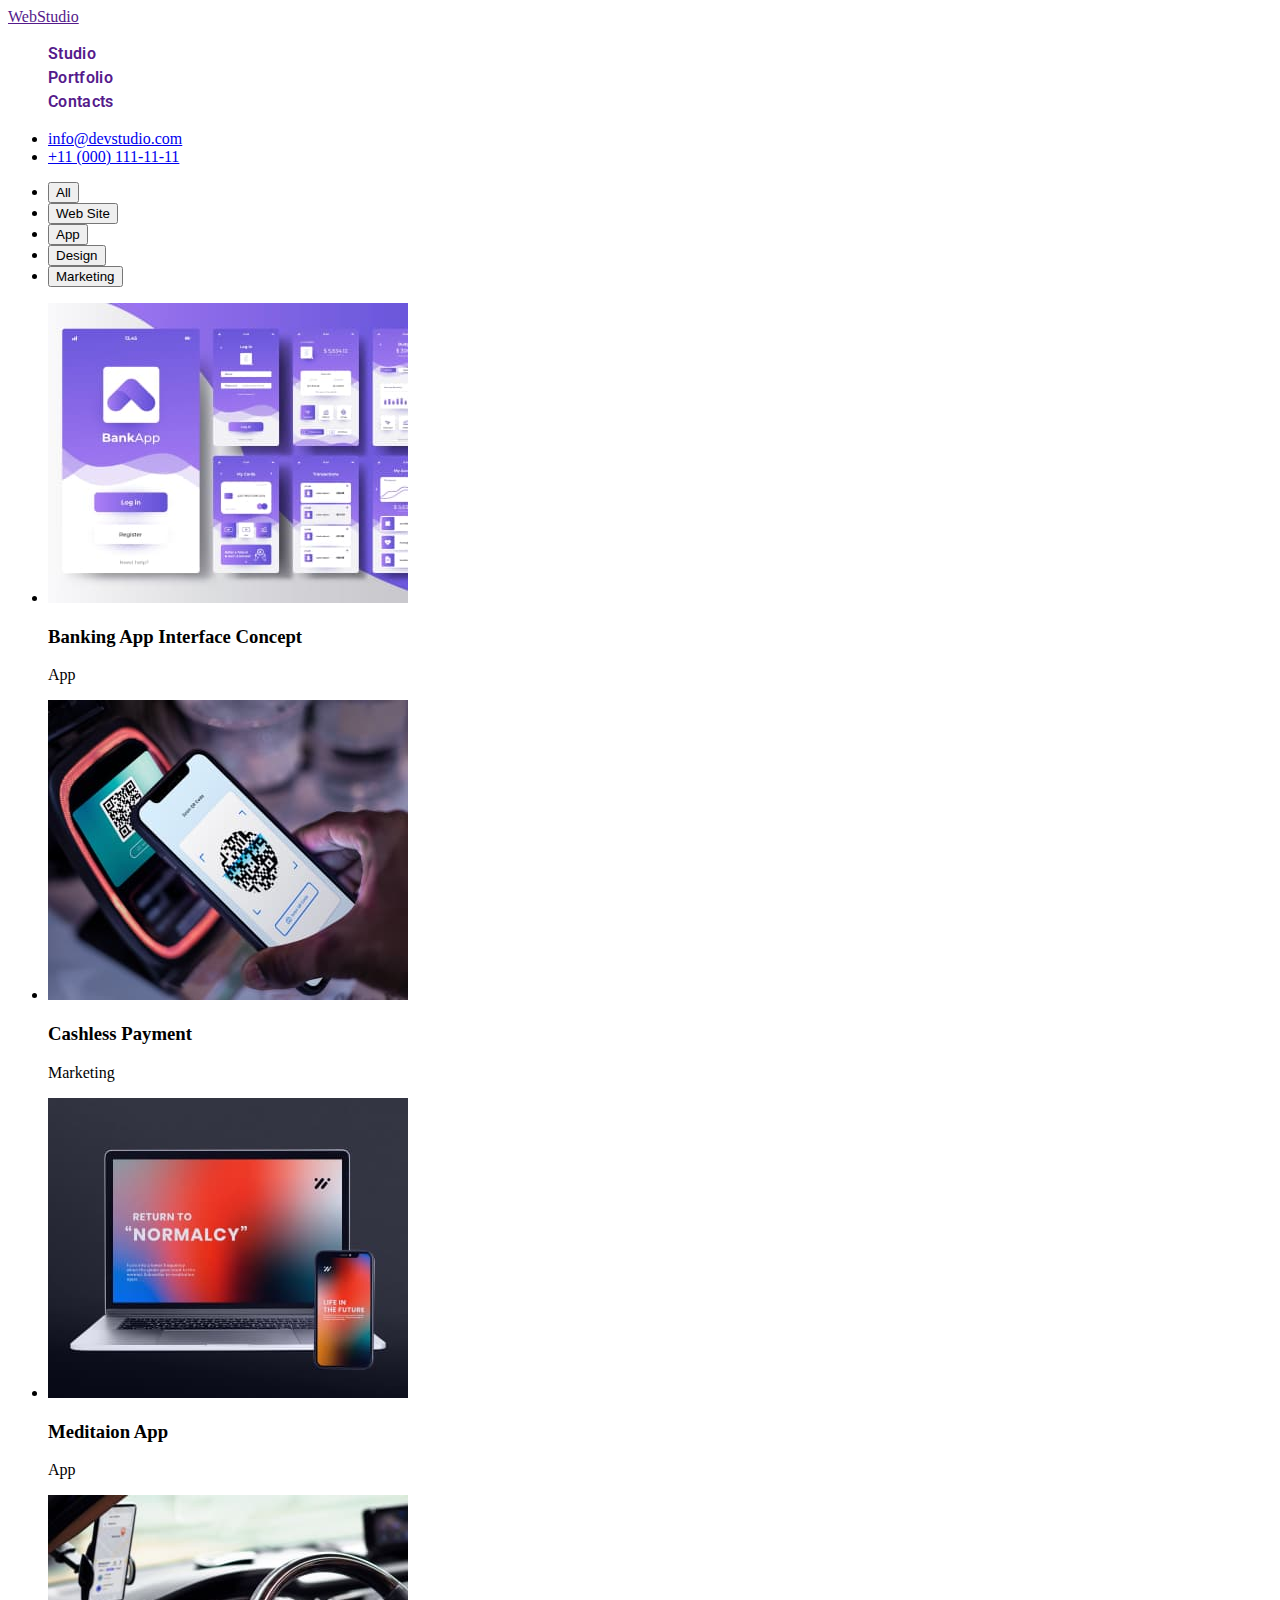
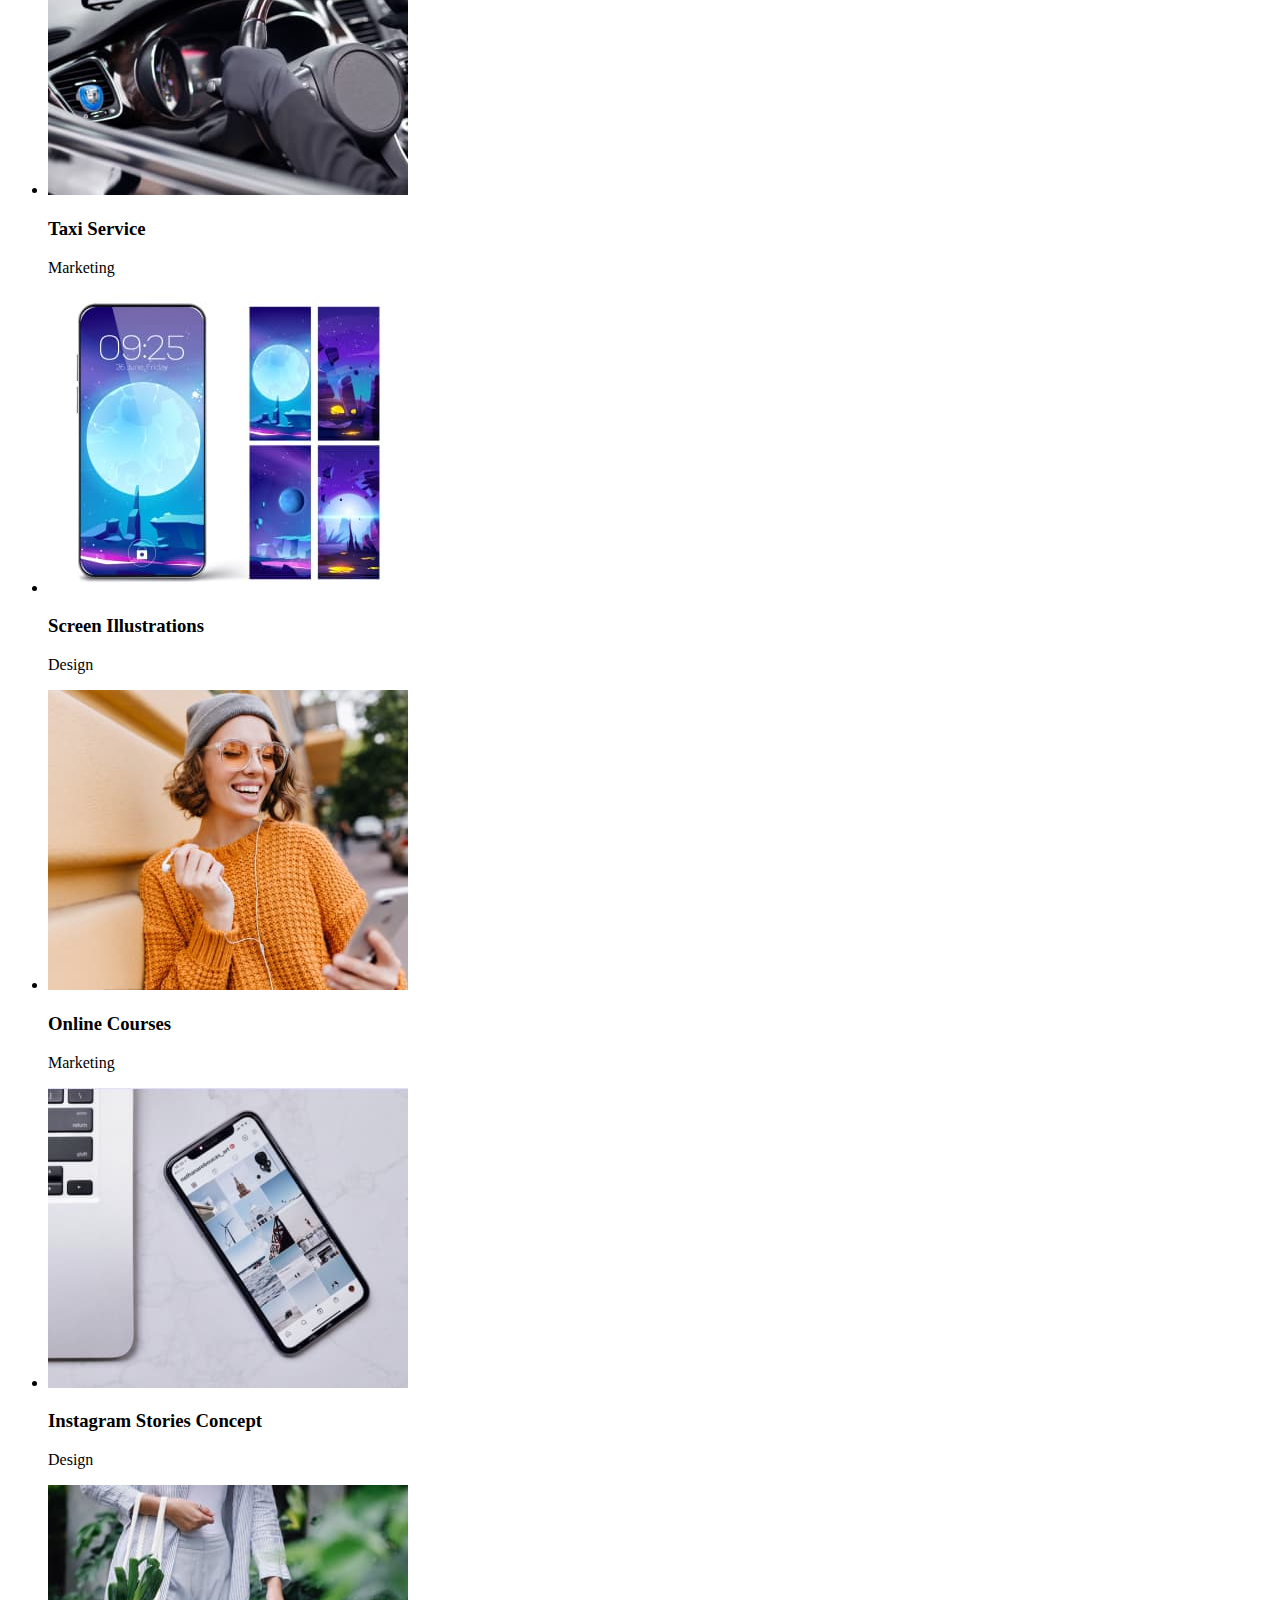
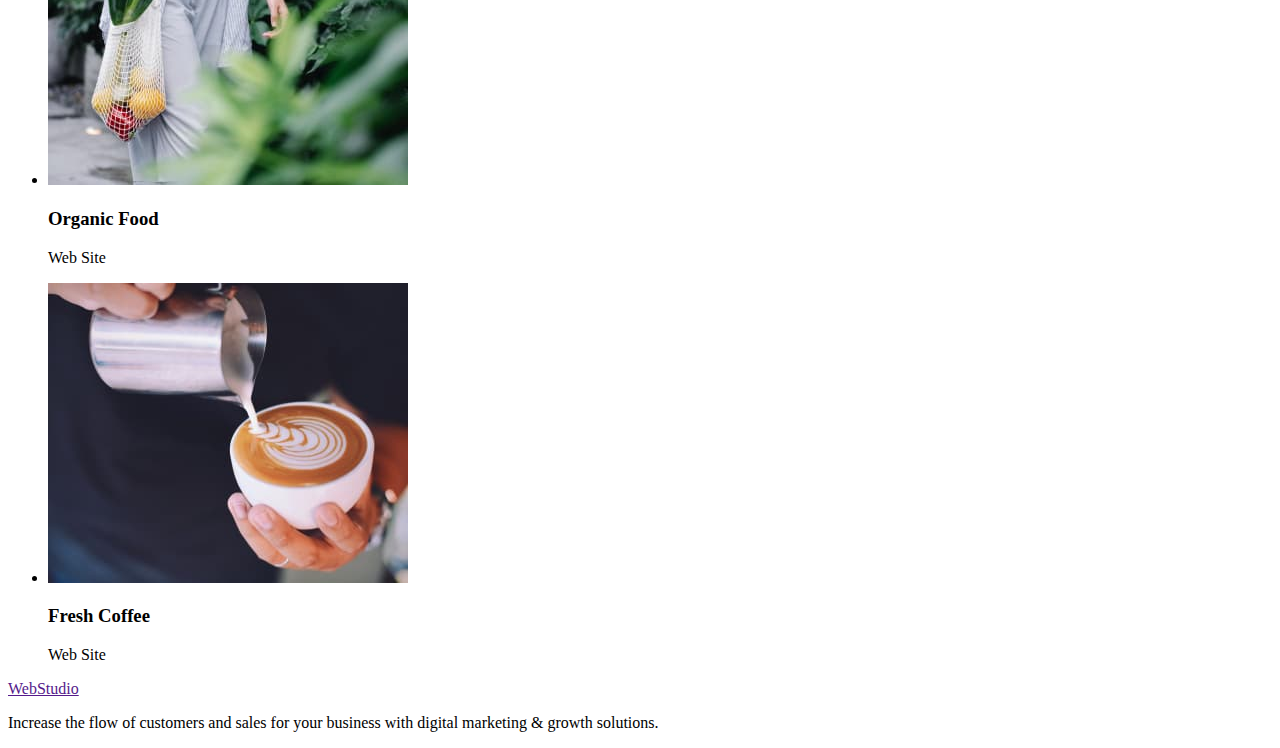
==== portfolio.html @ da01d60b "finish portfolio" ====
<!DOCTYPE html>
<html lang="en">
  <head>
    <meta charset="UTF-8" />
    <meta http-equiv="X-UA-Compatible" content="IE=edge" />
    <meta name="viewport" content="width=device-width, initial-scale=1.0" />
    <title>Портфолио</title>
    <link rel="preconnect" href="https://fonts.googleapis.com" />
    <link rel="preconnect" href="https://fonts.gstatic.com" crossorigin />
    <link
      href="https://fonts.googleapis.com/css2?family=Raleway:wght@700&family=Roboto:wght@400;500;700;900&display=swap"
      rel="stylesheet"
    />
    <link rel="stylesheet" href="./ccs/styles.css" />
  </head>
  <body>
    <header class="page-header">
      <nav class="navigation">
        <a class="logotype" href="">WebStudio</a>
        <ul class="menu list">
          <li class="menu-item">
            <a class="menu-link link" href="">Studio</a>
          </li>
          <li class="menu-item">
            <a class="menu-link link" href="">Portfolio</a>
          </li>
          <li class="menu-item">
            <a class="menu-link link" href="">Contacts</a>
          </li>
        </ul>
      </nav>
      <ul>
        <li><a href="mailto:info@devstudio.com">info@devstudio.com</a></li>
        <li>
          <a class="contact-phone-number" href="tel:+11(000)111-11-11"
            >+11 (000) 111-11-11</a
          >
        </li>
      </ul>
    </header>

    <main>
      <section>
        <ul>
          <li>
            <button type="button">All</button>
          </li>
          <li>
            <button type="button">Web Site</button>
          </li>
          <li>
            <button type="button">App</button>
          </li>
          <li>
            <button type="button">Design</button>
          </li>
          <li>
            <button type="button">Marketing</button>
          </li>
        </ul>
      </section>
      <section>
        <ul>
          <li>
            <img src="/images/portfolio/img1.jpg" alt="" />
            <h3>Banking App Interface Concept</h3>
            <p>App</p>
          </li>
          <li>
            <img src="/images/portfolio/img2.jpg" alt="" />
            <h3>Cashless Payment</h3>
            <p>Marketing</p>
          </li>
          <li>
            <img src="/images/portfolio/img3.jpg" alt="" />
            <h3>Meditaion App</h3>
            <p>App</p>
          </li>
          <li>
            <img src="/images/portfolio/img4.jpg" alt="" />
            <h3>Taxi Service</h3>
            <p>Marketing</p>
          </li>
          <li>
            <img src="/images/portfolio/img5.jpg" alt="" />
            <h3>Screen Illustrations</h3>
            <p>Design</p>
          </li>
          <li>
            <img src="/images/portfolio/img6.jpg" alt="" />
            <h3>Online Courses</h3>
            <p>Marketing</p>
          </li>
          <li>
            <img src="/images/portfolio/img7.jpg" alt="" />
            <h3>Instagram Stories Concept</h3>
            <p>Design</p>
          </li>
          <li>
            <img src="/images/portfolio/img8.jpg" alt="" />
            <h3>Organic Food</h3>
            <p>Web Site</p>
          </li>
          <li>
            <img src="/images/portfolio/img9.jpg" alt="" />
            <h3>Fresh Coffee</h3>
            <p>Web Site</p>
          </li>
        </ul>
      </section>
    </main>
    <footer>
      <a href="">WebStudio</a>
      <p>
        Increase the flow of customers and sales for your business with digital
        marketing & growth solutions.
      </p>
    </footer>
  </body>
</html>
---- ccs/styles.css ----
.list {
    list-style: none;
}

.link {
    text-decoration: none;
}

.menu-link {
    font-family: 'Roboto', sans-serif;
        font-style: normal;
        font-weight: 600;
        font-size: 16px;
        line-height: 1.5;
                letter-spacing: 0.02em;
}














/* Портфолио */
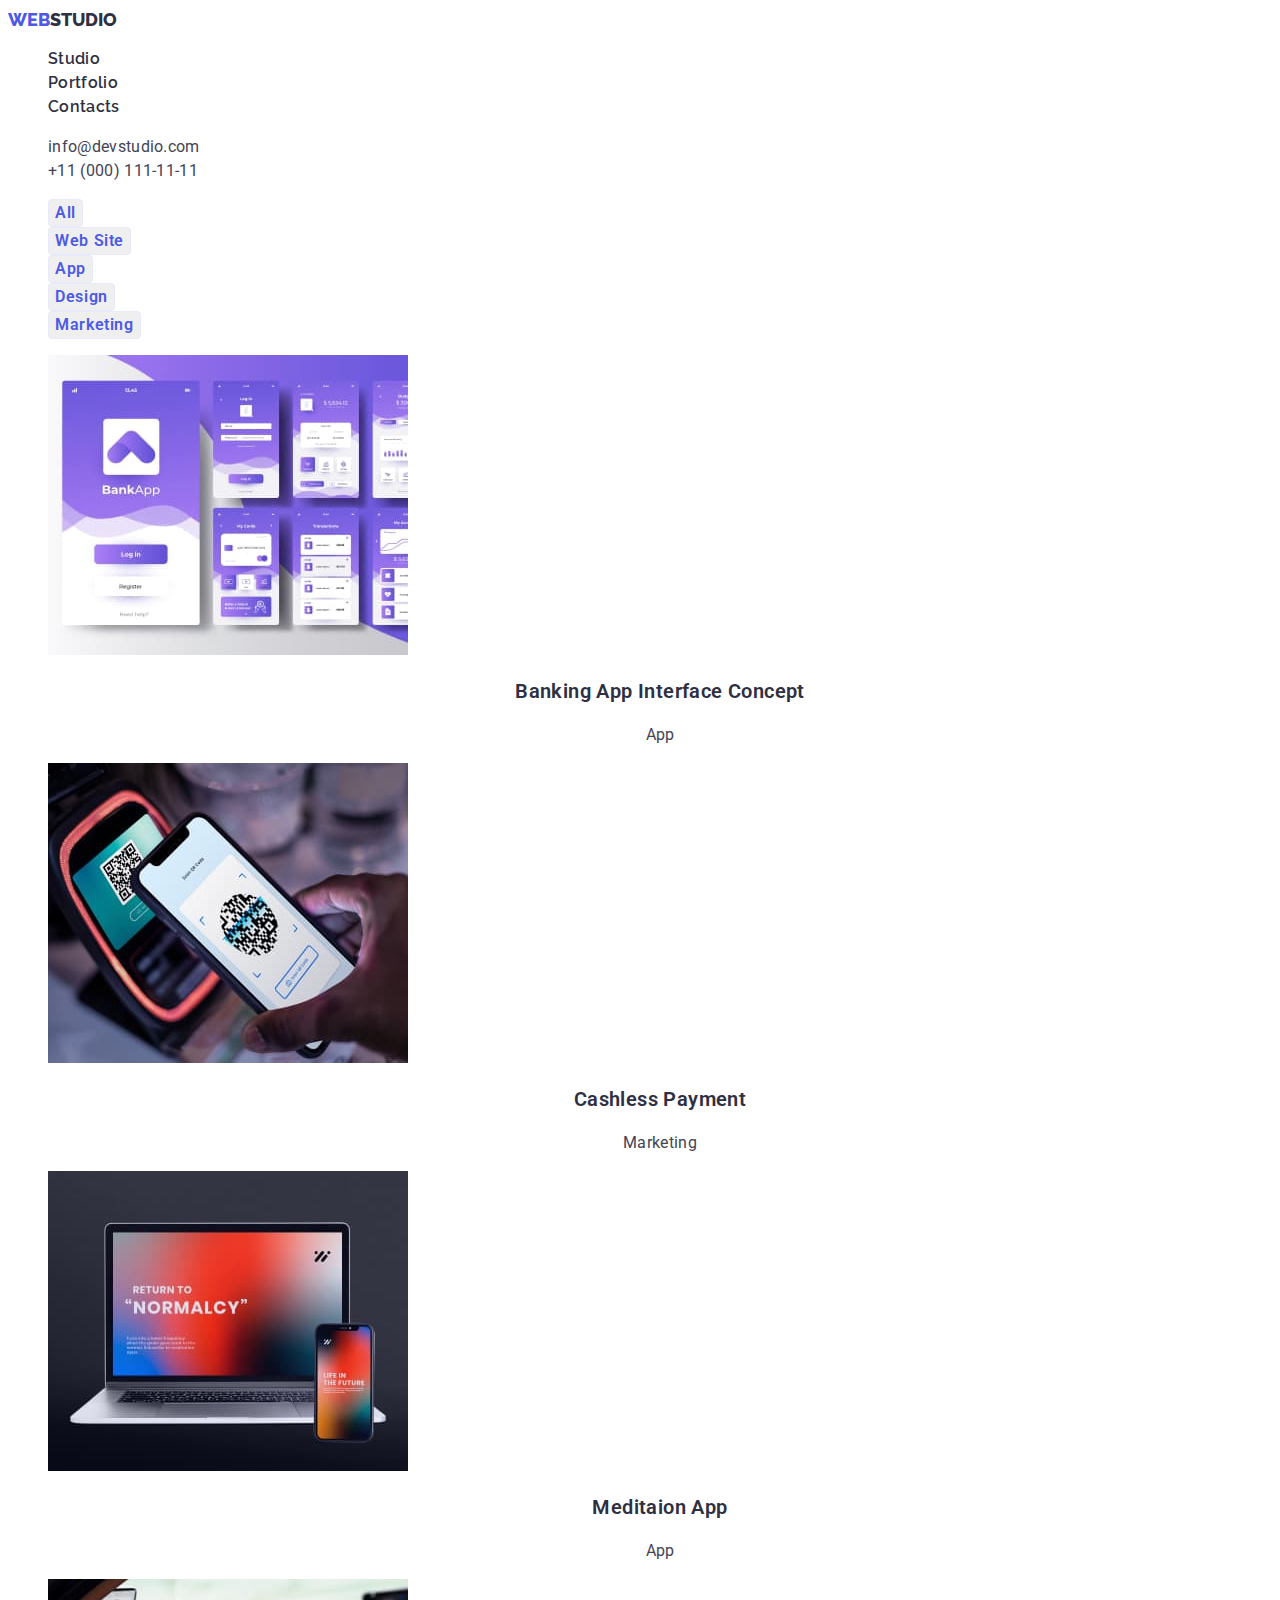
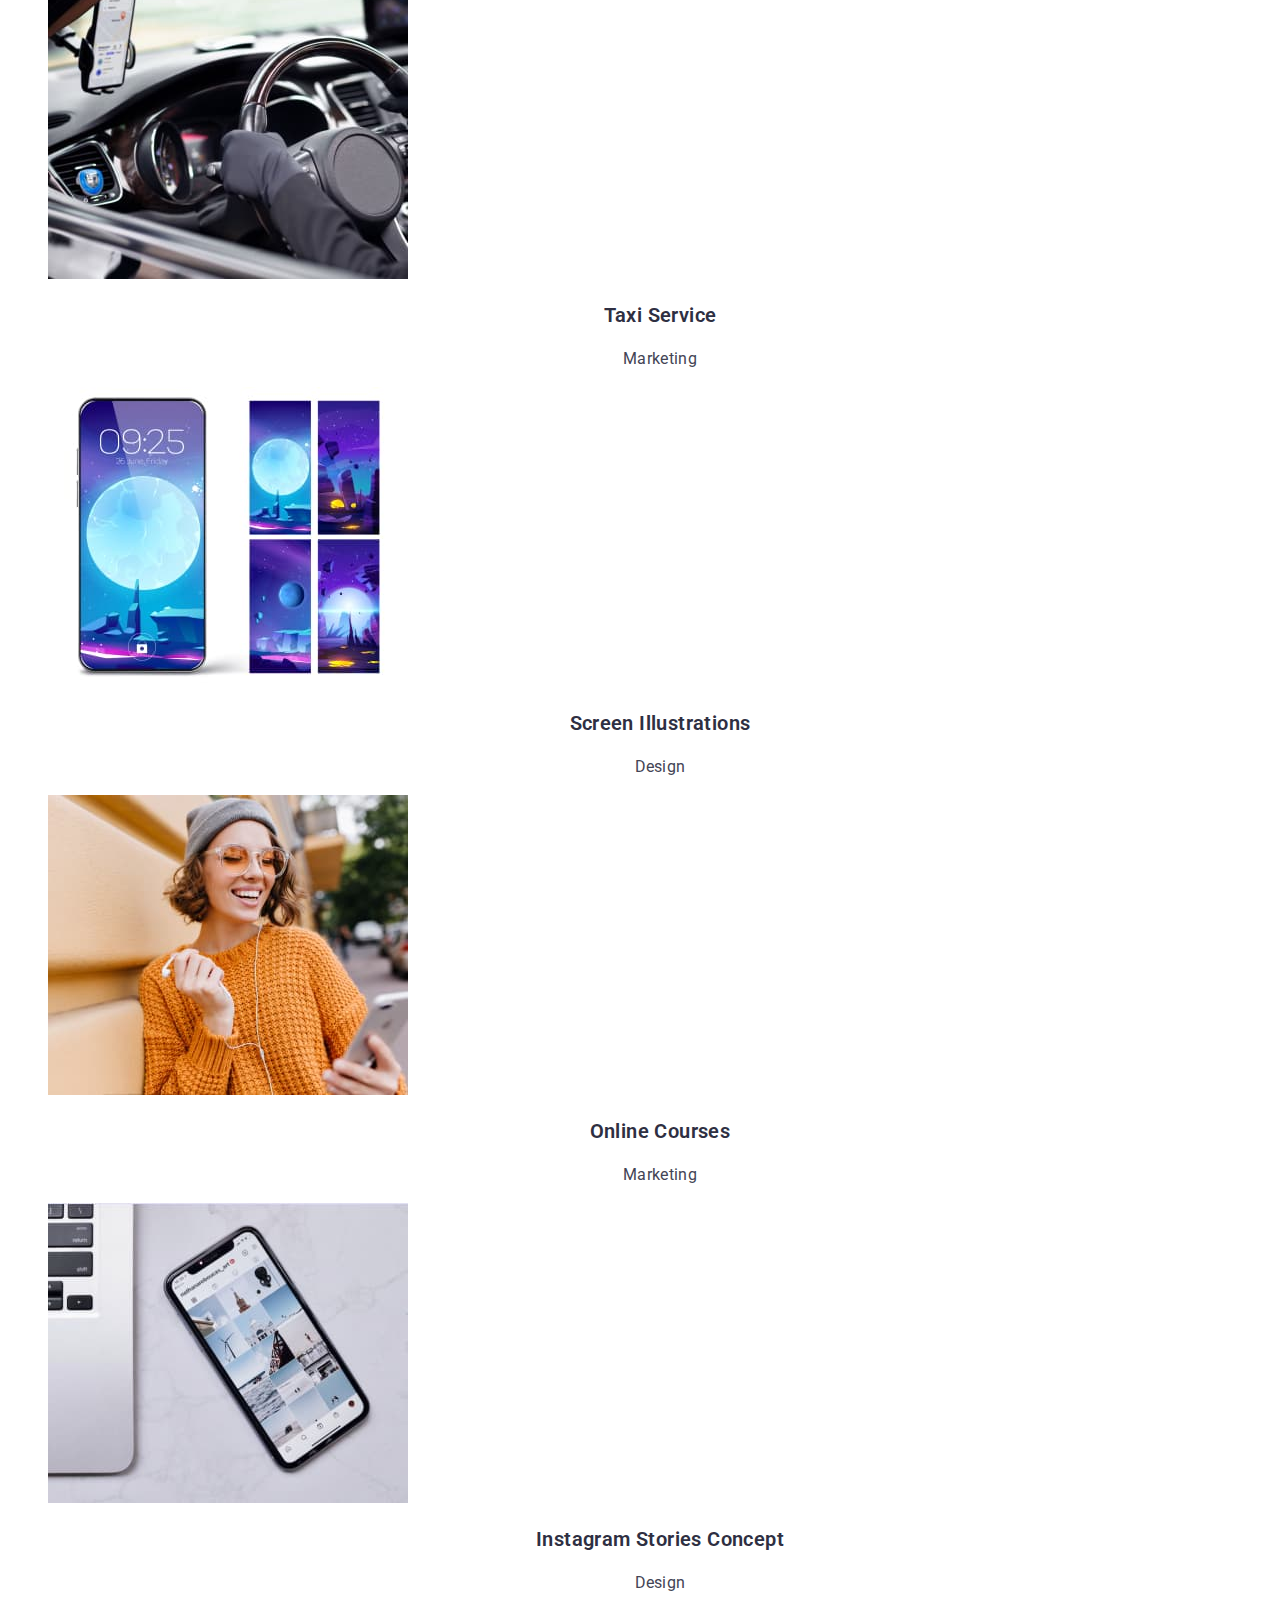
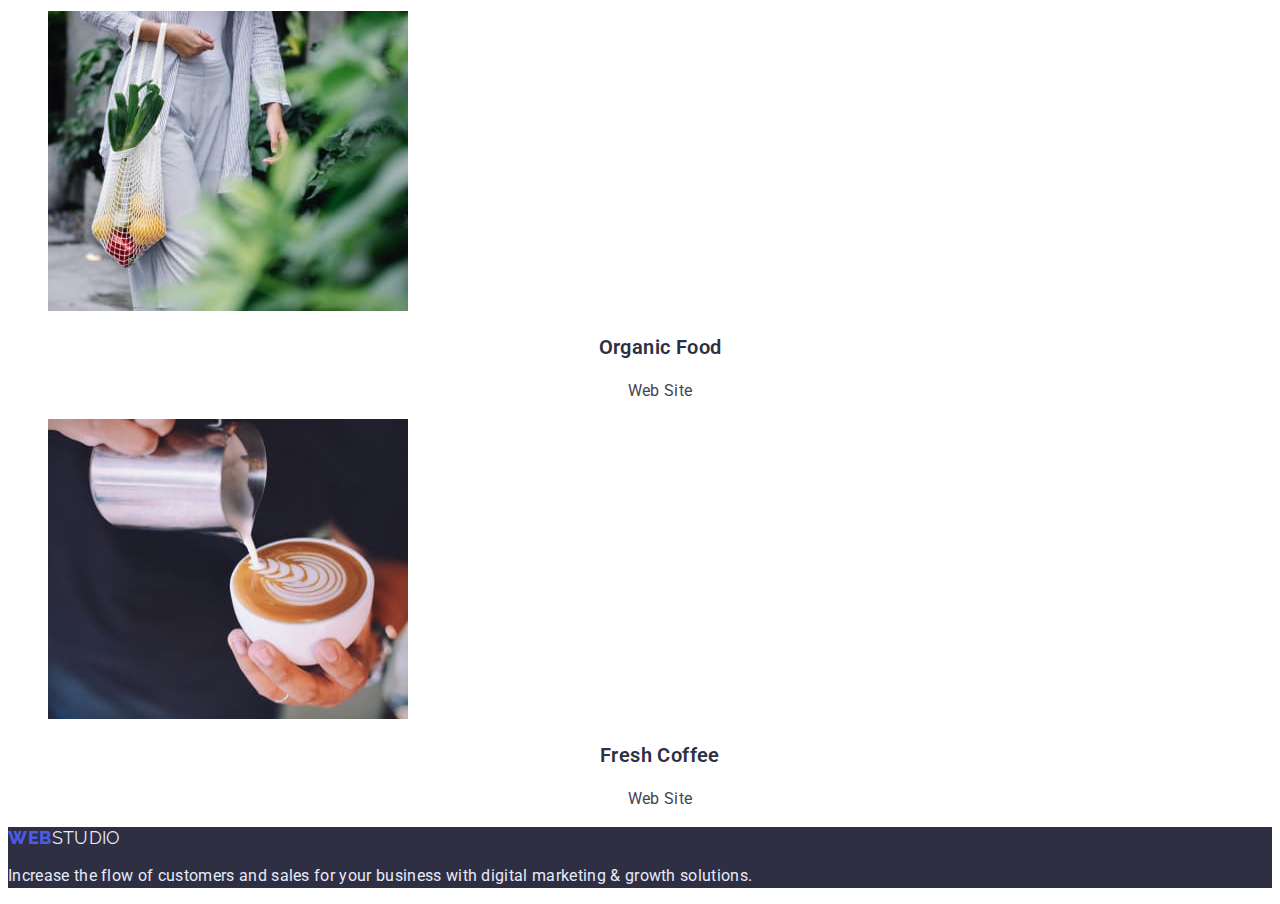
==== commit 4c1d7079: "finish" ====
--- a/portfolio.html
+++ b/portfolio.html
@@ -16,10 +16,12 @@
   <body>
     <header class="page-header">
       <nav class="navigation">
-        <a class="logotype" href="">WebStudio</a>
+        <a class="logotype link" href=""
+          >Web<span class="logotype-first-part">Studio</span></a
+        >
         <ul class="menu list">
           <li class="menu-item">
-            <a class="menu-link link" href="">Studio</a>
+            <a class="menu-link link" href="/index.html">Studio</a>
           </li>
           <li class="menu-item">
             <a class="menu-link link" href="">Portfolio</a>
@@ -29,10 +31,14 @@
           </li>
         </ul>
       </nav>
-      <ul>
-        <li><a href="mailto:info@devstudio.com">info@devstudio.com</a></li>
+      <ul class="menu list">
+        <li class="menu-item">
+          <a class="contact-email link" href="mailto:info@devstudio.com"
+            >info@devstudio.com</a
+          >
+        </li>
         <li>
-          <a class="contact-phone-number" href="tel:+11(000)111-11-11"
+          <a class="contact-phone-number link" href="tel:+11(000)111-11-11"
             >+11 (000) 111-11-11</a
           >
         </li>
@@ -40,78 +46,120 @@
     </header>
 
     <main>
-      <section>
-        <ul>
-          <li>
-            <button type="button">All</button>
+      <section class="portfolio-first-section">
+        <ul class="filter-list list">
+          <li class="filter-item">
+            <button class="filter-btn" type="button">All</button>
+          </li>
+          <li class="filter-item">
+            <button class="filter-btn" type="button">Web Site</button>
           </li>
           <li>
-            <button type="button">Web Site</button>
+            <button class="filter-btn" type="button">App</button>
+          </li>
+          <li class="filter-item">
+            <button class="filter-btn" type="button">Design</button>
+          </li>
+          <li class="filter-item">
+            <button class="filter-btn" type="button">Marketing</button>
+          </li>
+        </ul>
+        <ul class="portfolio-images list">
+          <li class="portfolio-images-group">
+            <img
+              class="portfolio-images-item"
+              src="/images/portfolio/img1.jpg"
+              alt=""
+            />
+            <h3 class="under-picture-description-heading">
+              Banking App Interface Concept
+            </h3>
+            <p class="under-picture-description">App</p>
           </li>
           <li>
-            <button type="button">App</button>
+            <img
+              class="portfolio-images-item"
+              src="/images/portfolio/img2.jpg"
+              alt=""
+            />
+            <h3 class="under-picture-description-heading">Cashless Payment</h3>
+            <p class="under-picture-description">Marketing</p>
           </li>
           <li>
-            <button type="button">Design</button>
+            <img
+              class="portfolio-images-item"
+              src="/images/portfolio/img3.jpg"
+              alt=""
+            />
+            <h3 class="under-picture-description-heading">Meditaion App</h3>
+            <p class="under-picture-description">App</p>
           </li>
           <li>
-            <button type="button">Marketing</button>
-          </li>
-        </ul>
-      </section>
-      <section>
-        <ul>
-          <li>
-            <img src="/images/portfolio/img1.jpg" alt="" />
-            <h3>Banking App Interface Concept</h3>
-            <p>App</p>
+            <img
+              class="portfolio-images-item"
+              src="/images/portfolio/img4.jpg"
+              alt=""
+            />
+            <h3 class="under-picture-description-heading">Taxi Service</h3>
+            <p class="under-picture-description">Marketing</p>
           </li>
           <li>
-            <img src="/images/portfolio/img2.jpg" alt="" />
-            <h3>Cashless Payment</h3>
-            <p>Marketing</p>
+            <img
+              class="portfolio-images-item"
+              src="/images/portfolio/img5.jpg"
+              alt=""
+            />
+            <h3 class="under-picture-description-heading">
+              Screen Illustrations
+            </h3>
+            <p class="under-picture-description">Design</p>
           </li>
           <li>
-            <img src="/images/portfolio/img3.jpg" alt="" />
-            <h3>Meditaion App</h3>
-            <p>App</p>
+            <img
+              class="portfolio-images-item"
+              src="/images/portfolio/img6.jpg"
+              alt=""
+            />
+            <h3 class="under-picture-description-heading">Online Courses</h3>
+            <p class="under-picture-description">Marketing</p>
           </li>
           <li>
-            <img src="/images/portfolio/img4.jpg" alt="" />
-            <h3>Taxi Service</h3>
-            <p>Marketing</p>
+            <img
+              class="portfolio-images-item"
+              src="/images/portfolio/img7.jpg"
+              alt=""
+            />
+            <h3 class="under-picture-description-heading">
+              Instagram Stories Concept
+            </h3>
+            <p class="under-picture-description">Design</p>
           </li>
           <li>
-            <img src="/images/portfolio/img5.jpg" alt="" />
-            <h3>Screen Illustrations</h3>
-            <p>Design</p>
+            <img
+              class="portfolio-images-item"
+              src="/images/portfolio/img8.jpg"
+              alt=""
+            />
+            <h3 class="under-picture-description-heading">Organic Food</h3>
+            <p class="under-picture-description">Web Site</p>
           </li>
           <li>
-            <img src="/images/portfolio/img6.jpg" alt="" />
-            <h3>Online Courses</h3>
-            <p>Marketing</p>
-          </li>
-          <li>
-            <img src="/images/portfolio/img7.jpg" alt="" />
-            <h3>Instagram Stories Concept</h3>
-            <p>Design</p>
-          </li>
-          <li>
-            <img src="/images/portfolio/img8.jpg" alt="" />
-            <h3>Organic Food</h3>
-            <p>Web Site</p>
-          </li>
-          <li>
-            <img src="/images/portfolio/img9.jpg" alt="" />
-            <h3>Fresh Coffee</h3>
-            <p>Web Site</p>
+            <img
+              class="portfolio-images-item"
+              src="/images/portfolio/img9.jpg"
+              alt=""
+            />
+            <h3 class="under-picture-description-heading">Fresh Coffee</h3>
+            <p class="under-picture-description">Web Site</p>
           </li>
         </ul>
       </section>
     </main>
-    <footer>
-      <a href="">WebStudio</a>
-      <p>
+    <footer class="footer-background">
+      <a class="footer-logotype link" href=""
+        ><span class="footer-logo-first-part">Web</span>Studio</a
+      >
+      <p class="footer-sentense">
         Increase the flow of customers and sales for your business with digital
         marketing & growth solutions.
       </p>
--- a/ccs/styles.css
+++ b/ccs/styles.css
@@ -6,29 +6,240 @@
     text-decoration: none;
 }
 
+body {
+font-family: 'Roboto', sans-serif;
+
+}
+
+.logotype {
+    font-family: 'Raleway', sans-serif;        
+        font-weight: 800;
+        font-size: 18px;
+        line-height: 1.3;
+        color: #4D5AE5;
+        text-transform: uppercase;
+
+}
+
+.logotype-first-part {
+    font-family: 'Raleway', sans-serif;        
+        font-weight: 800;
+        font-size: 18px;
+        line-height: 1.3;
+        color: #2E2F42;
+    
+}
+
+
+ 
 .menu-link {
-    font-family: 'Roboto', sans-serif;
-        font-style: normal;
-        font-weight: 600;
+    font-family: 'Raleway', sans-serif;
+    font-style: normal;
+    font-weight: 600;
+    font-size: 16px;
+    line-height: 1.5;
+    letter-spacing: 0.02em;
+    color: #2E2F42;
+}
+
+
+.contact-phone-number {
+    
+        font-weight: 400;
+        font-size: 16px;
+        line-height: 1.5;    
+        letter-spacing: 0.02em;
+        color: #434455;
+}
+
+.contact-email {
+
+        font-weight: 400;
+        font-size: 16px;
+        line-height: 1.5;    
+        letter-spacing: 0.02em;
+        color: #434455;
+
+    
+}
+
+.main-title {
+        font-weight: 600;
+        font-size: 56px;
+        line-height: 1.07;    
+        text-align: center;
+        letter-spacing: 0.02em;
+        color: #FFFFFF;
+
+}
+.modal-btn {
+    font-family: inherit;    
+        font-weight: 600;
+        font-size: 16px;
+        line-height: 1.19;
+        align-items: center;
+        letter-spacing: 0.04em;
+        cursor: pointer;
+        color: #FFFFFF;
+        background-color: #4D5AE5;        
+        border-radius: 4px;
+        border:none;
+}
+
+
+
+.modal-btn:hover  {
+    box-shadow: 0px 4px 4px rgba(0, 0, 0, 0.15);
+
+}
+
+
+
+
+.advantages-header {
+        font-weight: 600;
+        font-size: 20px;
+        line-height: 1.2;
+        letter-spacing: 0.02em;   
+        color: #2E2F42;
+}
+
+.advantages-description {
+        font-weight: 400;
+        font-size: 16px;
+        line-height: 24px;    
+        letter-spacing: 0.02em;
+        color: #434455;
+}
+.studio-third-section-header {
+        font-weight: 600;
+        font-size: 36px;
+        line-height: 1.11;   
+        text-align: center;
+        letter-spacing: 0.02em;
+        text-transform: capitalize;
+    
+        color: #2E2F42;
+}
+
+.studio-fourth-section-header {
+        font-weight: 600;
+        font-size: 36px;
+        line-height: 1.11;
+        text-align: center;
+        letter-spacing: 0.02em;
+        text-transform: capitalize;
+        color: #2E2F42;
+
+}
+
+.under-picture-description-heading {
+        font-weight: 600;
+        font-size: 20px;
+        line-height: 1.2;
+        text-align: center;
+        letter-spacing: 0.02em;  
+        color: #2E2F42;
+}
+
+.under-picture-description {
+        font-weight: 400;
         font-size: 16px;
         line-height: 1.5;
-                letter-spacing: 0.02em;
-}
-
-
-
-
-
-
-
-
-
-
-
-
-
+        text-align: center;
+        letter-spacing: 0.02em;  
+        color: #434455;
+}
+
+.studio-fourth-section {
+    background: #F4F4FD;
+}
+
+.footer-sentense {
+   
+        font-weight: 400;
+        font-size: 16px;
+        line-height: 1.5;    
+        letter-spacing: 0.02em;
+}
+
+.menu-link:hover,
+.menu-link:focus {
+    color: #4D5AE5;
+}
+
+.contact-email:hover,
+.contact-email:focus {
+    color: #4D5AE5;
+}
+
+.contact-phone-number:hover,
+.contact-phone-number:focus {
+    color: #4D5AE5;
+}
+
+.hero {
+    background: #2E2F42;
+}
+
+.footer-background {
+    background: #2E2F42
+}
+
+.footer-sentense {
+        font-weight: 400;
+        font-size: 16px;
+        line-height: 1.5;
+        letter-spacing: 0.02em;   
+        color: #E7E9FC;
+}
 
 /* Портфолио */
-
-
-
+.filter-btn {
+    font-family: inherit;
+        font-weight: 600;
+        font-size: 16px;
+        line-height: 1.5;        
+        align-items: center;
+        text-align: center;
+        letter-spacing: 0.04em;   
+        color: #4D5AE5;
+        cursor: pointer;
+        border: 1px solid #E7E9FC;
+            border-radius: 4px;
+        
+}
+
+.filter-btn:hover,
+.filter-btn:focus {
+    background-color: #4D5AE5;
+    color: #FFFFFF;
+}
+
+
+
+
+.footer-logotype {  
+    font-family: 'Raleway', sans-serif;
+        font-weight: 400;
+        font-size: 18px;
+        line-height: 1.17;    
+            letter-spacing: 0.02em;
+            text-transform: uppercase;
+ 
+        color: #E7E9FC;
+
+}
+
+
+.footer-logo-first-part {
+    font-family: 'Raleway', sans-serif;
+    
+        font-weight: 800;
+        font-size: 18px;
+        line-height: 1.17;  
+        letter-spacing: 0.03em;
+        text-transform: uppercase;
+        color: #4D5AE5;
+
+}
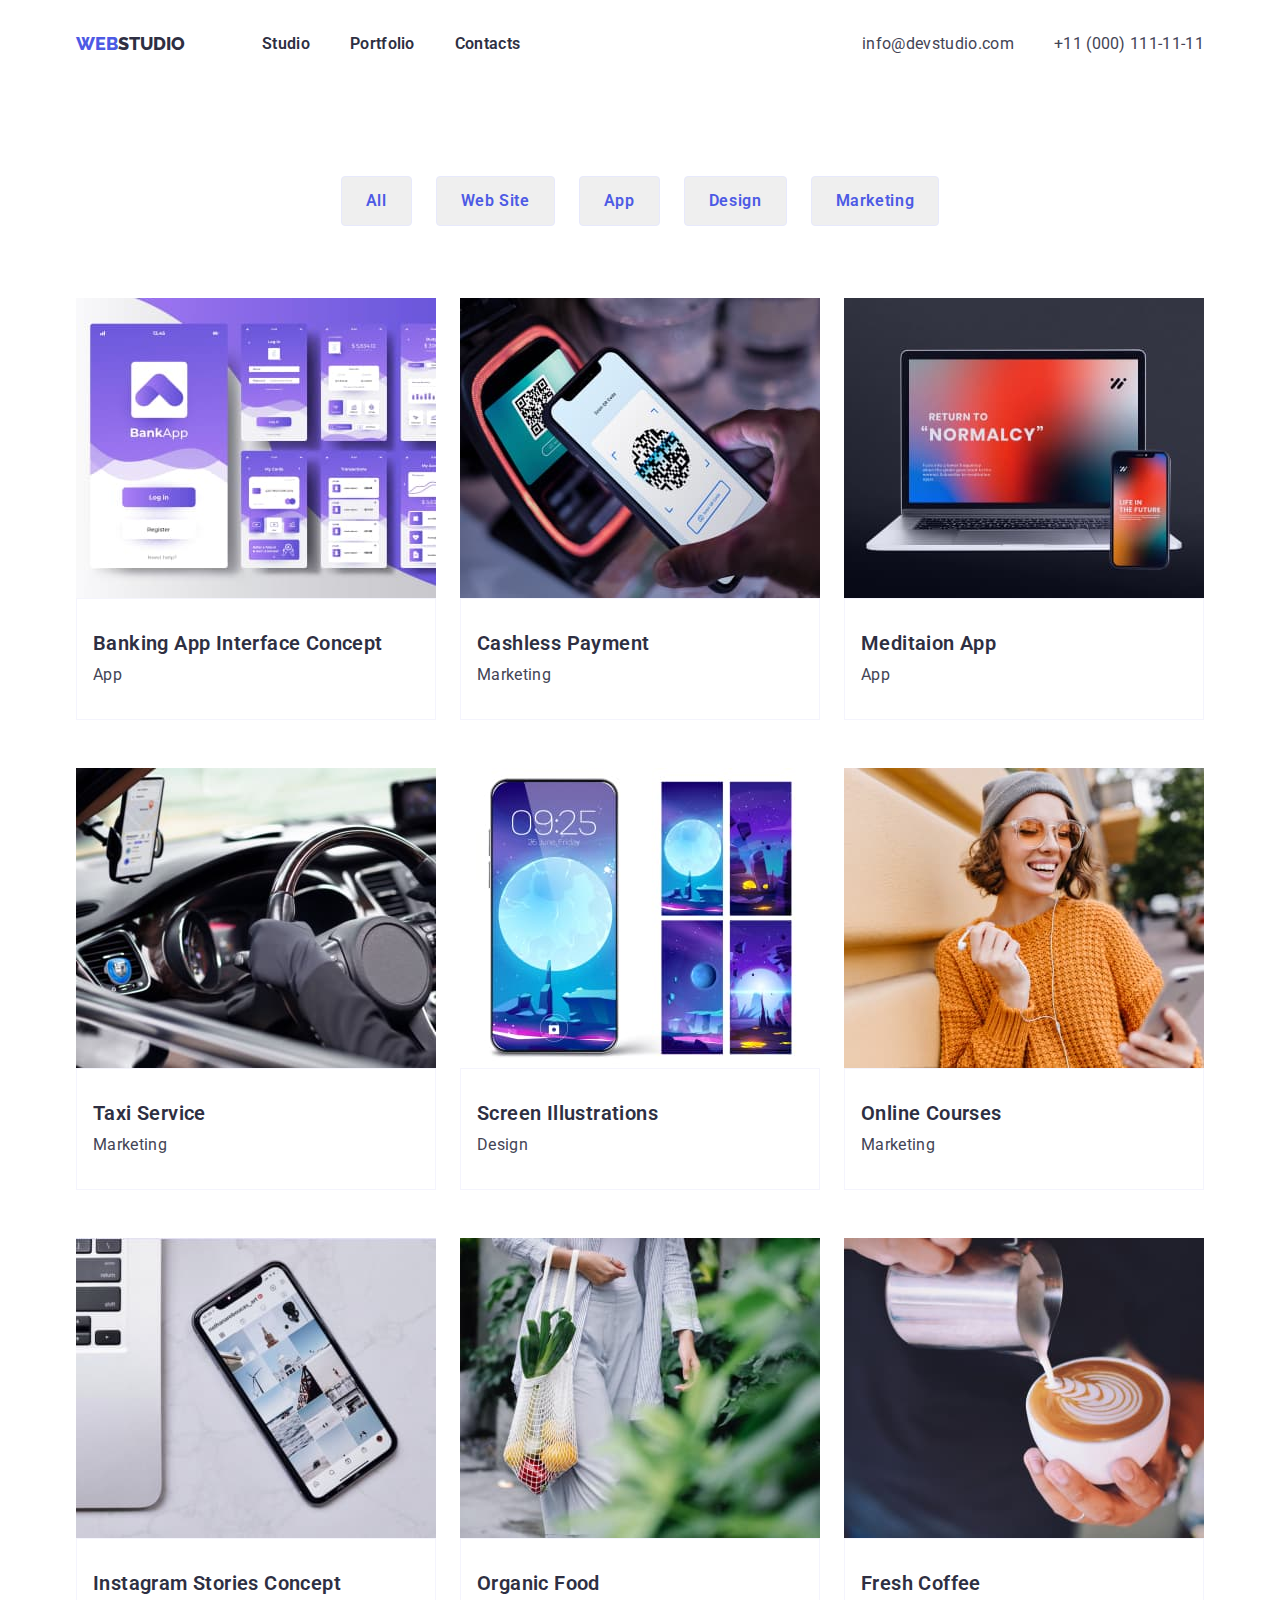
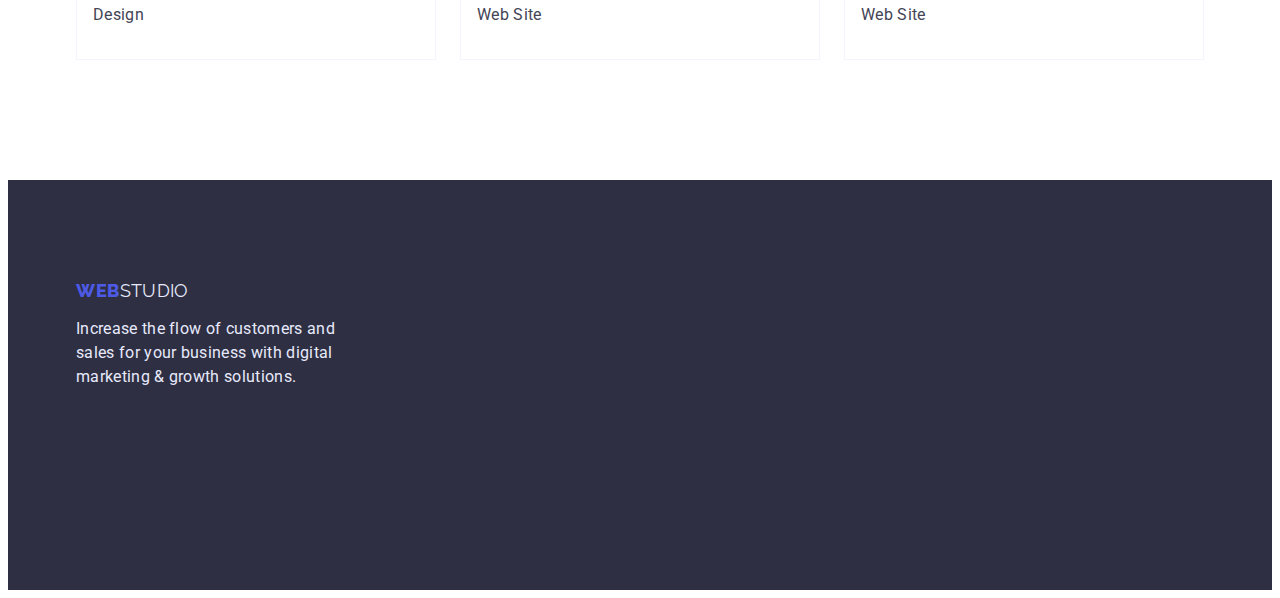
==== commit cd92c1fd: "finish task" ====
--- a/portfolio.html
+++ b/portfolio.html
@@ -15,38 +15,40 @@
   </head>
   <body>
     <header class="page-header">
-      <nav class="navigation">
-        <a class="logotype link" href=""
-          >Web<span class="logotype-first-part">Studio</span></a
-        >
+      <div class="container flex-container-header">
+        <nav class="navigation">
+          <a class="logotype link" href=""
+            >Web<span class="logotype-first-part">Studio</span>
+          </a>
+          <ul class="menu list">
+            <li class="menu-item">
+              <a class="menu-link link" href="./index.html">Studio</a>
+            </li>
+            <li class="menu-item">
+              <a class="menu-link link" href="">Portfolio</a>
+            </li>
+            <li class="menu-item">
+              <a class="menu-link link" href="">Contacts</a>
+            </li>
+          </ul>
+        </nav>
         <ul class="menu list">
           <li class="menu-item">
-            <a class="menu-link link" href="/index.html">Studio</a>
+            <a class="contact-email link" href="mailto:info@devstudio.com"
+              >info@devstudio.com</a
+            >
           </li>
           <li class="menu-item">
-            <a class="menu-link link" href="">Portfolio</a>
-          </li>
-          <li class="menu-item">
-            <a class="menu-link link" href="">Contacts</a>
+            <a class="contact-phone-number link" href="tel:+11(000)111-11-11"
+              >+11 (000) 111-11-11</a
+            >
           </li>
         </ul>
-      </nav>
-      <ul class="menu list">
-        <li class="menu-item">
-          <a class="contact-email link" href="mailto:info@devstudio.com"
-            >info@devstudio.com</a
-          >
-        </li>
-        <li>
-          <a class="contact-phone-number link" href="tel:+11(000)111-11-11"
-            >+11 (000) 111-11-11</a
-          >
-        </li>
-      </ul>
+      </div>
     </header>
 
     <main>
-      <section class="portfolio-first-section">
+      <section class="portfolio-first-section container">
         <ul class="filter-list list">
           <li class="filter-item">
             <button class="filter-btn" type="button">All</button>
@@ -54,7 +56,7 @@
           <li class="filter-item">
             <button class="filter-btn" type="button">Web Site</button>
           </li>
-          <li>
+          <li class="filter-item">
             <button class="filter-btn" type="button">App</button>
           </li>
           <li class="filter-item">
@@ -64,105 +66,148 @@
             <button class="filter-btn" type="button">Marketing</button>
           </li>
         </ul>
+
         <ul class="portfolio-images list">
           <li class="portfolio-images-group">
             <img
               class="portfolio-images-item"
-              src="/images/portfolio/img1.jpg"
-              alt=""
-            />
-            <h3 class="under-picture-description-heading">
-              Banking App Interface Concept
-            </h3>
-            <p class="under-picture-description">App</p>
-          </li>
-          <li>
-            <img
-              class="portfolio-images-item"
-              src="/images/portfolio/img2.jpg"
-              alt=""
-            />
-            <h3 class="under-picture-description-heading">Cashless Payment</h3>
-            <p class="under-picture-description">Marketing</p>
-          </li>
-          <li>
-            <img
-              class="portfolio-images-item"
-              src="/images/portfolio/img3.jpg"
-              alt=""
-            />
-            <h3 class="under-picture-description-heading">Meditaion App</h3>
-            <p class="under-picture-description">App</p>
-          </li>
-          <li>
-            <img
-              class="portfolio-images-item"
-              src="/images/portfolio/img4.jpg"
-              alt=""
-            />
-            <h3 class="under-picture-description-heading">Taxi Service</h3>
-            <p class="under-picture-description">Marketing</p>
-          </li>
-          <li>
-            <img
-              class="portfolio-images-item"
-              src="/images/portfolio/img5.jpg"
-              alt=""
-            />
-            <h3 class="under-picture-description-heading">
-              Screen Illustrations
-            </h3>
-            <p class="under-picture-description">Design</p>
-          </li>
-          <li>
-            <img
-              class="portfolio-images-item"
-              src="/images/portfolio/img6.jpg"
-              alt=""
-            />
-            <h3 class="under-picture-description-heading">Online Courses</h3>
-            <p class="under-picture-description">Marketing</p>
-          </li>
-          <li>
-            <img
-              class="portfolio-images-item"
-              src="/images/portfolio/img7.jpg"
-              alt=""
-            />
-            <h3 class="under-picture-description-heading">
-              Instagram Stories Concept
-            </h3>
-            <p class="under-picture-description">Design</p>
-          </li>
-          <li>
-            <img
-              class="portfolio-images-item"
-              src="/images/portfolio/img8.jpg"
-              alt=""
-            />
-            <h3 class="under-picture-description-heading">Organic Food</h3>
-            <p class="under-picture-description">Web Site</p>
-          </li>
-          <li>
-            <img
-              class="portfolio-images-item"
-              src="/images/portfolio/img9.jpg"
-              alt=""
-            />
-            <h3 class="under-picture-description-heading">Fresh Coffee</h3>
-            <p class="under-picture-description">Web Site</p>
+              src="./images/portfolio/img1.jpg"
+              alt=""
+              width="360px"
+              height="300px"
+            />
+            <div class="border-under-picture-description">
+              <h3 class="under-picture-description-heading">
+                Banking App Interface Concept
+              </h3>
+              <p class="under-picture-description">App</p>
+            </div>
+          </li>
+          <li class="portfolio-images-group">
+            <img
+              class="portfolio-images-item"
+              src="./images/portfolio/img2.jpg"
+              alt=""
+              width="360px"
+              height="300px"
+            />
+            <div class="border-under-picture-description">
+              <h3 class="under-picture-description-heading">
+                Cashless Payment
+              </h3>
+              <p class="under-picture-description">Marketing</p>
+            </div>
+          </li>
+          <li class="portfolio-images-group">
+            <img
+              class="portfolio-images-item"
+              src="./images/portfolio/img3.jpg"
+              alt=""
+              width="360px"
+              height="300px"
+            />
+            <div class="border-under-picture-description">
+              <h3 class="under-picture-description-heading">Meditaion App</h3>
+              <p class="under-picture-description">App</p>
+            </div>
+          </li>
+          <li class="portfolio-images-group">
+            <img
+              class="portfolio-images-item"
+              src="./images/portfolio/img4.jpg"
+              alt=""
+              width="360px"
+              height="300px"
+            />
+            <div class="border-under-picture-description">
+              <h3 class="under-picture-description-heading">Taxi Service</h3>
+              <p class="under-picture-description">Marketing</p>
+            </div>
+          </li>
+          <li class="portfolio-images-group">
+            <img
+              class="portfolio-images-item"
+              src="./images/portfolio/img5.jpg"
+              alt=""
+              width="360px"
+              height="300px"
+            />
+            <div class="border-under-picture-description">
+              <h3 class="under-picture-description-heading">
+                Screen Illustrations
+              </h3>
+              <p class="under-picture-description">Design</p>
+            </div>
+          </li>
+          <li class="portfolio-images-group">
+            <img
+              class="portfolio-images-item"
+              src="./images/portfolio/img6.jpg"
+              alt=""
+              width="360px"
+              height="300px"
+            />
+            <div class="border-under-picture-description">
+              <h3 class="under-picture-description-heading">Online Courses</h3>
+              <p class="under-picture-description">Marketing</p>
+            </div>
+          </li>
+          <li class="portfolio-images-group">
+            <img
+              class="portfolio-images-item"
+              src="./images/portfolio/img7.jpg"
+              alt=""
+              width="360px"
+              height="300px"
+            />
+            <div class="border-under-picture-description">
+              <h3 class="under-picture-description-heading">
+                Instagram Stories Concept
+              </h3>
+              <p class="under-picture-description">Design</p>
+            </div>
+          </li>
+          <li class="portfolio-images-group">
+            <img
+              class="portfolio-images-item"
+              src="./images/portfolio/img8.jpg"
+              alt=""
+              width="360px"
+              height="300px"
+            />
+            <div class="border-under-picture-description">
+              <h3 class="under-picture-description-heading">Organic Food</h3>
+              <p class="under-picture-description">Web Site</p>
+            </div>
+          </li>
+          <li class="portfolio-images-group">
+            <img
+              class="portfolio-images-item"
+              src="./images/portfolio/img9.jpg"
+              alt=""
+              width="360px"
+              height="300px"
+            />
+            <div class="border-under-picture-description">
+              <h3 class="under-picture-description-heading">Fresh Coffee</h3>
+              <p class="under-picture-description">Web Site</p>
+            </div>
           </li>
         </ul>
       </section>
     </main>
-    <footer class="footer-background">
-      <a class="footer-logotype link" href=""
-        ><span class="footer-logo-first-part">Web</span>Studio</a
-      >
-      <p class="footer-sentense">
-        Increase the flow of customers and sales for your business with digital
-        marketing & growth solutions.
-      </p>
+
+    <footer class="footer-background footer">
+      <div class="container">
+        <a class="footer-logotype link" href=""
+          ><span class="footer-logo-first-part">Web</span>Studio</a
+        >
+        <p class="footer-sentense">
+          Increase the flow of customers and <br />
+          sales for your business with digital <br />
+          marketing & growth solutions.
+        </p>
+      </div>
     </footer>
   </body>
 </html>
--- a/ccs/styles.css
+++ b/ccs/styles.css
@@ -1,9 +1,132 @@
+:root {
+    --main-text-color: #2E2F42;
+    --accent-text-color: #4D5AE5;    
+    --accent-background-color: #434455;
+    --main-text-title:#FFFFFF;
+    --item-list-color: #F4F4FD;
+    --btn-color-white: #E7E9FC;
+
+}
+
+h1,
+h2,
+h3,
+h4,
+p {
+    margin-top: 0;
+    margin-bottom: 0;
+}
+
+ul,ol {
+    margin-top: 0;
+    margin-bottom: 0;
+    padding-left: 0;
+}
+
+img {
+    display: block;
+}
+
+button {
+
+cursor: pointer;
+}
+
+
+.container {
+    width: 1128px;
+    margin-left: auto;
+    margin-right: auto;
+}
+
+.flex-container-header {
+    display: flex;
+    align-items: center;
+    justify-content: space-between;
+    
+}
+
+.navigation {
+    display: flex;
+    align-items: center;
+}
+
+.menu {
+    display: flex;
+    align-items: center;
+
+}
+
+.logotype {
+    margin-right: 77px;
+}
+
+.menu-item:not(:last-child) {
+    margin-right: 40px;
+}
+
+
+.section-padding {
+    padding-top: 120px;
+    padding-bottom: 120px;
+}
+
+.studio-third-section-images {
+    display: flex;
+    
+}
+
+.advantages-list {
+    display: flex;
+    justify-content: space-between;
+
+    gap: 24px;
+   
+  
+    
+} 
+
+
+.advantages-item {
+    width: 264px;
+
+}
+
+
+
+
+
+
+
+
+.studio-second-section {
+    padding-top: 120px;
+}
+
+.studio-fourth-section-images {
+    display: flex;
+    flex-wrap: wrap;
+}
+
+.studio-fourth-section-images-group:not(:nth-child(4n)) {
+
+    margin-right: 24px;
+}
+
+.studio-third-section-images-list:not(:nth-child(3n)) {
+margin-right: 24px;
+}
+
+
 .list {
     list-style: none;
+    
 }
 
 .link {
     text-decoration: none;
+    
+    
 }
 
 body {
@@ -16,7 +139,7 @@
         font-weight: 800;
         font-size: 18px;
         line-height: 1.3;
-        color: #4D5AE5;
+        color: var(--accent-text-color);
         text-transform: uppercase;
 
 }
@@ -26,64 +149,85 @@
         font-weight: 800;
         font-size: 18px;
         line-height: 1.3;
-        color: #2E2F42;
+        color: var(--main-text-color);
     
 }
 
 
  
 .menu-link {
-    font-family: 'Raleway', sans-serif;
-    font-style: normal;
+    font-family: 'Roboto', sans-serif;   
     font-weight: 600;
     font-size: 16px;
     line-height: 1.5;
     letter-spacing: 0.02em;
-    color: #2E2F42;
+    color: var(--main-text-color);
 }
 
 
 .contact-phone-number {
     
-        font-weight: 400;
+       
         font-size: 16px;
         line-height: 1.5;    
         letter-spacing: 0.02em;
-        color: #434455;
-}
-
-.contact-email {
-
-        font-weight: 400;
+        color: var(--accent-background-color);
+        
+}
+
+.contact-email{
+
+        
         font-size: 16px;
         line-height: 1.5;    
         letter-spacing: 0.02em;
-        color: #434455;
-
-    
-}
+        color: var(--accent-background-color);
+        
+        margin-left: auto;
+    
+}
+
+.page-header {
+    padding-top: 24px;
+    padding-bottom: 24px;
+}
+
+
+
 
 .main-title {
         font-weight: 600;
         font-size: 56px;
         line-height: 1.07;    
+        letter-spacing: 0.02em;
         text-align: center;
-        letter-spacing: 0.02em;
-        color: #FFFFFF;
+        color: var(--main-text-title);
+        padding-top: 192px;
+        padding-left: 316px;
+        padding-right: 316px;
+        
 
 }
 .modal-btn {
+   
+    
     font-family: inherit;    
         font-weight: 600;
         font-size: 16px;
         line-height: 1.19;
-        align-items: center;
+        
         letter-spacing: 0.04em;
-        cursor: pointer;
-        color: #FFFFFF;
-        background-color: #4D5AE5;        
+        color: var(--main-text-title);
+        background-color: var(--accent-text-color);        
         border-radius: 4px;
         border:none;
+        padding-top: 16px;
+        padding-bottom: 16px;
+        padding-left: 32px;
+        padding-right: 32px;
+        margin-top: 48px;
+        margin-left: 474px;
+
 }
 
 
@@ -101,15 +245,17 @@
         font-size: 20px;
         line-height: 1.2;
         letter-spacing: 0.02em;   
-        color: #2E2F42;
+        color: var(--main-text-color);
+        margin-bottom: 8px;
 }
 
 .advantages-description {
-        font-weight: 400;
-        font-size: 16px;
-        line-height: 24px;    
-        letter-spacing: 0.02em;
-        color: #434455;
+        
+        font-size: 16px;
+        line-height: 1.5;    
+        letter-spacing: 0.02em;
+        color: var(--accent-background-color);
+        text-align: left;
 }
 .studio-third-section-header {
         font-weight: 600;
@@ -119,7 +265,8 @@
         letter-spacing: 0.02em;
         text-transform: capitalize;
     
-        color: #2E2F42;
+        color: var(--main-text-color);
+        margin-bottom: 72px;
 }
 
 .studio-fourth-section-header {
@@ -129,7 +276,8 @@
         text-align: center;
         letter-spacing: 0.02em;
         text-transform: capitalize;
-        color: #2E2F42;
+        color: var(--main-text-color);
+        margin-bottom: 72px;
 
 }
 
@@ -137,83 +285,100 @@
         font-weight: 600;
         font-size: 20px;
         line-height: 1.2;
-        text-align: center;
         letter-spacing: 0.02em;  
-        color: #2E2F42;
+        color: var(--main-text-color);        
+       
+       
 }
 
 .under-picture-description {
         font-weight: 400;
         font-size: 16px;
-        line-height: 1.5;
-        text-align: center;
+        line-height: 1.5;        
         letter-spacing: 0.02em;  
-        color: #434455;
+        color: var(--accent-background-color);
+        padding-top: 8px;
+        
+       
+
 }
 
 .studio-fourth-section {
-    background: #F4F4FD;
-}
-
-.footer-sentense {
+    background-color: var(--item-list-color);
+}
+
+
+
+.border-under-picture-description-studio {
    
-        font-weight: 400;
-        font-size: 16px;
-        line-height: 1.5;    
-        letter-spacing: 0.02em;
-}
+    text-align: center;
+    background-color: #FFFFFF;
+        box-shadow: 0px 1px 6px rgba(46, 47, 66, 0.08), 0px 1px 1px rgba(46, 47, 66, 0.16), 0px 2px 1px rgba(46, 47, 66, 0.08);
+        border-radius: 0px 0px 4px 4px;
+        padding: 32px 16px;
+
+}
+
+
 
 .menu-link:hover,
 .menu-link:focus {
-    color: #4D5AE5;
+    color: var(--accent-text-color);
 }
 
 .contact-email:hover,
 .contact-email:focus {
-    color: #4D5AE5;
+    color: var(--accent-text-color);
 }
 
 .contact-phone-number:hover,
 .contact-phone-number:focus {
-    color: #4D5AE5;
+    color: var(--accent-text-color);
 }
 
 .hero {
-    background: #2E2F42;
+    background-color :var(--main-text-color);
+    height: 603px;
 }
 
 .footer-background {
-    background: #2E2F42
-}
-
-.footer-sentense {
-        font-weight: 400;
+    background-color :var(--main-text-color);
+    height: 310px;
+}
+
+.footer-sentense {     
+   
         font-size: 16px;
         line-height: 1.5;
         letter-spacing: 0.02em;   
-        color: #E7E9FC;
-}
+        color: var(--btn-color-white);
+        margin-top: 16px;
+}
+
+
 
 /* Портфолио */
 .filter-btn {
     font-family: inherit;
         font-weight: 600;
         font-size: 16px;
-        line-height: 1.5;        
-        align-items: center;
+        line-height: 1.5;
         text-align: center;
         letter-spacing: 0.04em;   
-        color: #4D5AE5;
-        cursor: pointer;
-        border: 1px solid #E7E9FC;
-            border-radius: 4px;
+        color: var(--accent-text-color);
+        border: 1px solid var(--btn-color-white);
+        border-radius: 4px;
+        padding-top: 12px;
+        padding-bottom: 12px;
+        padding-left: 24px;
+        padding-right: 24px;
         
 }
 
 .filter-btn:hover,
 .filter-btn:focus {
-    background-color: #4D5AE5;
-    color: #FFFFFF;
+    background-color: var(--accent-text-color);
+    color: var(--main-text-title);
 }
 
 
@@ -221,13 +386,20 @@
 
 .footer-logotype {  
     font-family: 'Raleway', sans-serif;
-        font-weight: 400;
+       
         font-size: 18px;
         line-height: 1.17;    
             letter-spacing: 0.02em;
-            text-transform: uppercase;
- 
-        color: #E7E9FC;
+            text-transform: uppercase; 
+        color: var(--btn-color-white);
+        
+        
+
+}
+
+
+.footer {
+   padding-top: 100px; 
 
 }
 
@@ -240,6 +412,49 @@
         line-height: 1.17;  
         letter-spacing: 0.03em;
         text-transform: uppercase;
-        color: #4D5AE5;
-
-}
+        color: var(--accent-text-color);
+        
+
+}
+
+.filter-list {
+    display: flex;
+    flex-wrap: wrap;
+    justify-content: center;
+    padding-bottom: 72px;
+    padding-top: 96px;
+    
+}
+
+.filter-item {
+    margin-right: 24px;
+   
+
+}
+
+.filter-item:last-child {
+    margin-right: 0px;
+}
+
+
+
+
+.portfolio-images {
+    display: flex;
+    flex-wrap: wrap;
+    padding-bottom: 120px;
+}
+
+.portfolio-images-group:not(:nth-child(3n)) {
+margin-right: 24px;
+
+}
+
+.portfolio-images-group:not(:nth-last-child(-n+3)) {
+margin-bottom: 48px;
+}
+
+.border-under-picture-description {
+    border: 0.5px solid #F4F4FD;
+    padding: 32px 16px;
+}